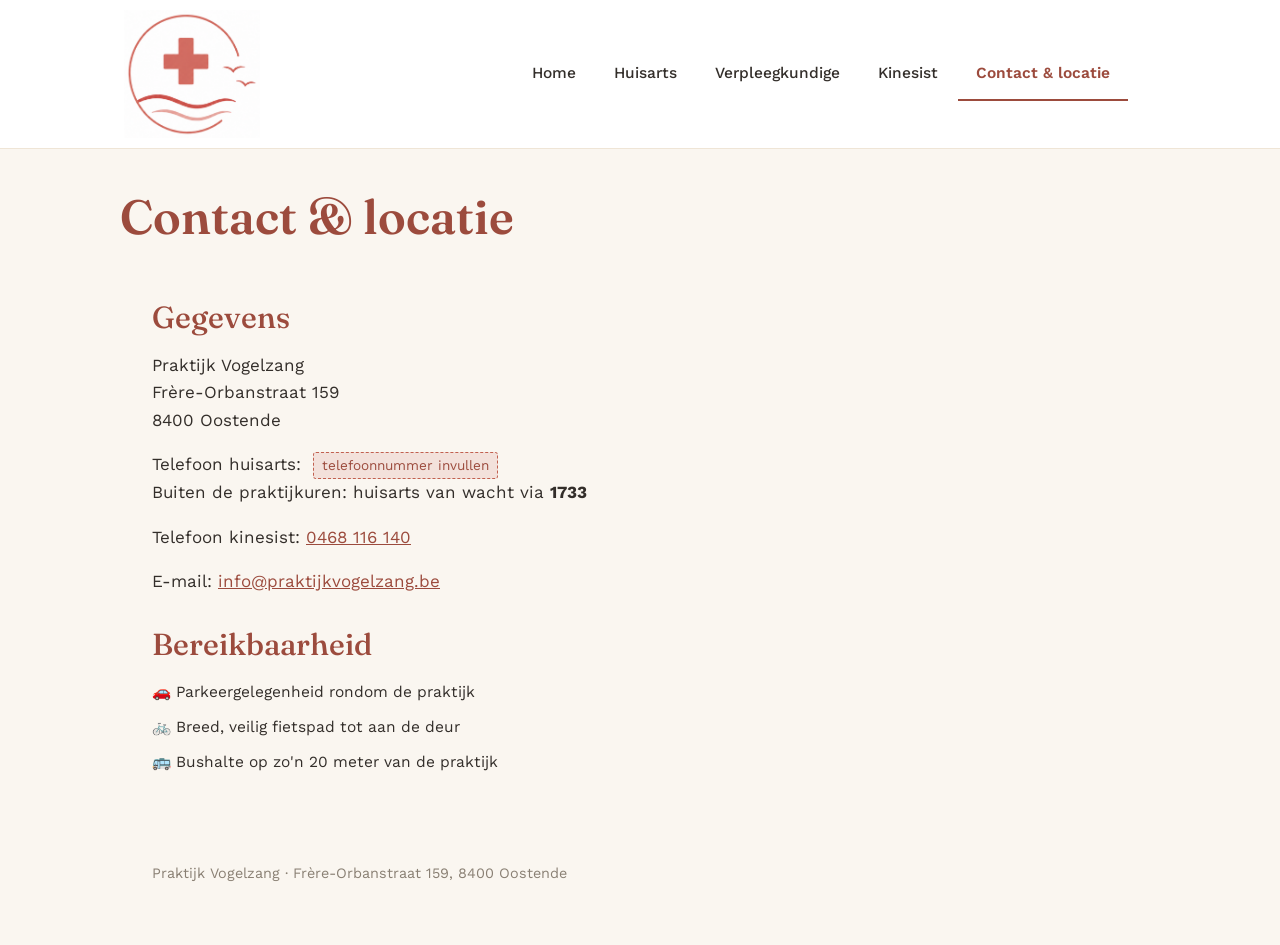
==== contact.html @ 94174f33 "Add files via upload" ====
<!DOCTYPE html>
<html lang="nl">
<head>
<meta charset="UTF-8">
<meta name="viewport" content="width=device-width, initial-scale=1.0">
<title>Contact &amp; locatie — praktijk Vogelzang</title>
<link rel="stylesheet" href="style.css">
</head>
<body>
<a href="#main" class="skip-link">Ga naar inhoud</a>

<header class="site-header">
  <div class="wrap brand-row">
    <a href="index.html" class="brand">
      <img src="assets/logo-icon.png" alt="praktijk Vogelzang">
    </a>
    <nav class="tabs" aria-label="Hoofdnavigatie">
      <a href="index.html">Home</a>
      <a href="huisartsen.html">Huisarts</a>
      <a href="verpleegkundige.html">Verpleegkundige</a>
      <a href="kinesist.html">Kinesist</a>
      <a href="contact.html" aria-current="page">Contact &amp; locatie</a>
    </nav>
  </div>
</header>

<main id="main">
  <div class="wrap hero" style="padding-bottom: 24px;">
    <h1>Contact &amp; locatie</h1>
  </div>

  <section class="block" style="padding-top:0; border-top:none;">
    <div class="wrap info-grid">
      <div>
        <h2>Gegevens</h2>
        <p>
          Praktijk Vogelzang<br>
          Frère-Orbanstraat 159<br>
          8400 Oostende
        </p>
        <p>
          Telefoon huisarts: <span class="todo">telefoonnummer invullen</span><br>
          Buiten de praktijkuren: huisarts van wacht via <strong>1733</strong>
        </p>
        <p>
          Telefoon kinesist: <a href="tel:0468116140">0468 116 140</a>
        </p>
        <p>
          E-mail: <a href="mailto:info@praktijkvogelzang.be">info@praktijkvogelzang.be</a>
        </p>

        <h2 style="margin-top:32px;">Bereikbaarheid</h2>
        <ul class="access-list">
          <li>🚗 Parkeergelegenheid rondom de praktijk</li>
          <li>🚲 Breed, veilig fietspad tot aan de deur</li>
          <li>🚌 Bushalte op zo'n 20 meter van de praktijk</li>
        </ul>
      </div>
      <div>
        <iframe
          class="map-frame"
          title="Kaart praktijk Vogelzang"
          src="https://www.google.com/maps?q=Fr%C3%A8re-Orbanstraat+159,+8400+Oostende&output=embed"
          loading="lazy"
          referrerpolicy="no-referrer-when-downgrade">
        </iframe>
      </div>
    </div>
  </section>
</main>

<footer>
  <div class="wrap">
    Praktijk Vogelzang · Frère-Orbanstraat 159, 8400 Oostende
  </div>
</footer>

</body>
</html>
---- style.css ----
@import url('https://fonts.googleapis.com/css2?family=Fraunces:opsz,wght@9..144,400;9..144,500;9..144,600&family=Work+Sans:wght@400;500;600&display=swap');

:root {
  --ink: #332E2A;
  --white: #FFFFFF;
  --sand: #FAF6F0;
  --sand-deep: #EFE5D6;
  --blush: #F3E1DB;
  --red: #C1604F;
  --red-deep: #9C4B3D;
  --max-width: 780px;
}

* { box-sizing: border-box; }

html { scroll-behavior: smooth; }

body {
  margin: 0;
  background: var(--sand);
  color: var(--ink);
  font-family: 'Work Sans', sans-serif;
  font-size: 17px;
  line-height: 1.6;
}

h1, h2, h3 {
  font-family: 'Fraunces', serif;
  font-weight: 500;
  line-height: 1.15;
  margin: 0 0 0.5em 0;
  color: var(--red-deep);
}

h1 { font-size: clamp(2.1rem, 4vw, 3rem); font-weight: 600; }
h2 { font-size: clamp(1.5rem, 3vw, 1.9rem); }
h3 { font-size: 1.15rem; font-weight: 600; font-family: 'Work Sans', sans-serif; color: var(--ink); }

p { max-width: none; }

a { color: var(--red-deep); }

.wrap {
  max-width: 1040px;
  margin: 0 auto;
  padding: 0 32px;
}

.skip-link {
  position: absolute;
  left: -999px;
  top: 0;
  background: var(--red-deep);
  color: var(--white);
  padding: 12px 20px;
  z-index: 100;
}
.skip-link:focus { left: 16px; top: 16px; }

header.site-header {
  padding: 10px 0 0 0;
  background: var(--white);
  border-bottom: 1px solid var(--sand-deep);
}

.brand-row {
  display: flex;
  align-items: center;
  justify-content: space-between;
  gap: 24px;
  padding-bottom: 10px;
  padding-left: 8px;
  flex-wrap: wrap;
}

.brand {
  display: flex;
  align-items: center;
  gap: 12px;
  text-decoration: none;
}

.brand img { display: block; height: 128px; width: auto; margin-left: -4px; }

nav.tabs {
  display: flex;
  gap: 2px;
  overflow-x: auto;
}

nav.tabs a {
  text-decoration: none;
  color: var(--ink);
  font-size: 0.97rem;
  font-weight: 500;
  padding: 14px 18px;
  border-bottom: 2px solid transparent;
  white-space: nowrap;
  transition: border-color 0.15s ease, color 0.15s ease;
}

nav.tabs a:hover,
nav.tabs a:focus-visible {
  color: var(--red-deep);
  border-bottom-color: var(--red);
}

nav.tabs a[aria-current="page"] {
  color: var(--red-deep);
  border-bottom-color: var(--red-deep);
  font-weight: 600;
}

.hero {
  padding: 40px 0 8px 0;
}

.hero p.lede {
  font-size: 1.15rem;
  color: var(--red-deep);
  max-width: 58ch;
}

.hero-simple {
  padding: 48px 0 8px 0;
  max-width: 760px;
}
.hero-simple .eyebrow {
  margin: 0 0 4px 0;
  font-size: 0.95rem;
  color: var(--ink);
}
.hero-simple h1 {
  font-size: clamp(1.9rem, 4vw, 2.7rem);
  margin-bottom: 14px;
  white-space: nowrap;
}
.hero-simple p:not(.eyebrow) {
  color: var(--ink);
  font-size: 1.05rem;
  max-width: 58ch;
}
@media (max-width: 560px) {
  .hero-simple h1 { white-space: normal; }
}
.hero-actions {
  display: flex;
  gap: 14px;
  flex-wrap: wrap;
  margin-top: 8px;
}
.hero-actions .btn {
  margin-top: 10px;
  min-width: 200px;
  text-align: center;
}

.section-photo-row {
  display: grid;
  grid-template-columns: 300px 1fr;
  gap: 40px;
  align-items: center;
}
.section-photo {
  width: 100%;
  aspect-ratio: 4 / 3;
}
@media (max-width: 760px) {
  .section-photo-row { grid-template-columns: 1fr; }
  .section-photo { max-width: 320px; }
}

.photo-row {
  display: grid;
  grid-template-columns: repeat(3, 1fr);
  gap: 20px;
  margin: 32px 0 40px 0;
}
@media (max-width: 640px) {
  .photo-row { grid-template-columns: 1fr; }
}

.photo-placeholder {
  margin: 0;
  aspect-ratio: 4 / 3;
  background: var(--sand-deep);
  border-radius: 6px;
  overflow: hidden;
  position: relative;
}
.photo-placeholder img {
  width: 100%;
  height: 100%;
  object-fit: cover;
  display: block;
}
.photo-placeholder.empty {
  display: flex;
  align-items: center;
  justify-content: center;
  color: #9A8F7E;
  font-size: 0.85rem;
  text-align: center;
  padding: 16px;
}
.photo-placeholder figcaption {
  position: absolute;
  left: 10px;
  bottom: 10px;
  background: rgba(255,255,255,0.9);
  color: var(--red-deep);
  font-size: 0.8rem;
  font-weight: 500;
  padding: 4px 10px;
  border-radius: 3px;
}
.photo-placeholder.empty figcaption {
  position: static;
  background: none;
  padding: 0;
  margin-top: 8px;
}

.btn-outline {
  background: transparent;
  color: var(--red-deep);
  border: 1.5px solid var(--red-deep);
}
.btn-outline:hover, .btn-outline:focus-visible { background: var(--blush); }

.care-row {
  display: grid;
  grid-template-columns: 2.2fr 1fr;
  gap: 32px;
  margin-top: 24px;
  align-items: start;
}
@media (max-width: 860px) {
  .care-row { grid-template-columns: 1fr; }
}

.care-cards {
  display: grid;
  grid-template-columns: repeat(3, 1fr);
  gap: 20px;
}
@media (max-width: 640px) {
  .care-cards { grid-template-columns: 1fr; }
}

.care-card {
  display: block;
  text-decoration: none;
  color: var(--ink);
  background: var(--white);
  border: 1px solid var(--sand-deep);
  border-radius: 6px;
  padding: 22px;
  transition: border-color 0.15s ease;
}
.care-card:hover, .care-card:focus-visible { border-color: var(--red); }

.care-icon {
  display: inline-flex;
  align-items: center;
  justify-content: center;
  width: 38px;
  height: 38px;
  border-radius: 50%;
  background: var(--blush);
  margin-bottom: 14px;
}

.care-card h3 { color: var(--red-deep); margin-bottom: 6px; }
.care-card p { font-size: 0.92rem; margin: 0 0 12px 0; }

.more-link {
  color: var(--red-deep);
  font-weight: 500;
  font-size: 0.92rem;
  text-decoration: none;
}

.info-panel {
  background: var(--blush);
  border-radius: 6px;
  padding: 24px;
}
.info-panel h3 { color: var(--red-deep); margin-bottom: 14px; }
.info-list {
  list-style: none;
  padding: 0;
  margin: 0 0 16px 0;
  display: grid;
  gap: 10px;
  font-size: 0.92rem;
}

section.block {
  padding: 48px 0;
  border-top: 1px solid var(--sand-deep);
}

section.block.tinted {
  background: var(--blush);
  border-top: none;
  border-bottom: 1px solid var(--sand-deep);
}

.two-col {
  display: grid;
  grid-template-columns: 1.1fr 0.9fr;
  gap: 48px;
  align-items: start;
}

@media (max-width: 720px) {
  .two-col { grid-template-columns: 1fr; }
}

.doctor-row {
  display: grid;
  grid-template-columns: 220px 1fr;
  gap: 48px;
  align-items: start;
}

@media (max-width: 640px) {
  .doctor-row { grid-template-columns: 1fr; }
}

.contact-icon-list {
  list-style: none;
  padding: 0;
  margin: 16px 0 0 0;
  display: grid;
  gap: 10px;
  font-size: 0.92rem;
}
.contact-icon-list li {
  list-style: none;
}
.contact-icon-list a {
  display: flex;
  align-items: center;
  gap: 8px;
  color: var(--ink);
  text-decoration: none;
}
.contact-icon-list a:hover { color: var(--red-deep); }

.doctors-row {
  display: grid;
  grid-template-columns: 1fr 1fr;
  gap: 28px;
  max-width: 560px;
}
@media (max-width: 560px) {
  .doctors-row { grid-template-columns: 1fr; }
}

.doctor-card { text-align: center; }

.portrait {
  width: 100%;
  max-width: 220px;
  aspect-ratio: 4 / 5;
  background: var(--sand-deep);
  border-radius: 4px;
  display: flex;
  align-items: center;
  justify-content: center;
  color: #9A8F7E;
  font-size: 0.85rem;
  text-align: center;
  padding: 20px;
  overflow: hidden;
}
.portrait img { width: 100%; height: 100%; object-fit: cover; }

.doctor-name {
  margin-top: 12px;
  font-family: 'Fraunces', serif;
  font-weight: 600;
  font-size: 1.05rem;
  color: var(--red-deep);
}

.appt-row { margin-top: 24px; }

.btn {
  display: inline-block;
  background: var(--red-deep);
  color: var(--white);
  text-decoration: none;
  font-weight: 500;
  padding: 13px 26px;
  border-radius: 3px;
  margin-top: 18px;
  transition: background 0.15s ease;
}
.btn:hover, .btn:focus-visible { background: var(--red); }

.btn.disabled {
  background: var(--sand-deep);
  color: #9A8F7E;
  pointer-events: none;
}

ul.task-list {
  list-style: none;
  padding: 0;
  margin: 20px 0 0 0;
  display: grid;
  gap: 12px;
}
ul.task-list li {
  padding-left: 26px;
  position: relative;
}
ul.task-list li::before {
  content: "";
  position: absolute;
  left: 0;
  top: 0.55em;
  width: 8px;
  height: 8px;
  background: var(--red);
  border-radius: 50%;
}

.info-grid {
  display: grid;
  grid-template-columns: 1fr 1fr;
  gap: 32px;
  margin-top: 8px;
}
@media (max-width: 720px) { .info-grid { grid-template-columns: 1fr; } }

.map-frame {
  width: 100%;
  border: 0;
  aspect-ratio: 4/3;
  border-radius: 4px;
}

.access-list {
  list-style: none;
  padding: 0;
  margin: 18px 0 0 0;
  display: grid;
  gap: 10px;
  font-size: 0.97rem;
}

.todo {
  display: inline-block;
  background: var(--blush);
  border: 1px dashed var(--red);
  color: var(--red-deep);
  font-size: 0.85rem;
  padding: 2px 8px;
  border-radius: 3px;
  margin-left: 6px;
}

footer {
  padding: 40px 0 60px 0;
  color: #8A8074;
  font-size: 0.9rem;
}

@media (prefers-reduced-motion: reduce) {
  html { scroll-behavior: auto; }
  * { transition: none !important; }
}

a:focus-visible, button:focus-visible {
  outline: 2px solid var(--red);
  outline-offset: 2px;
}
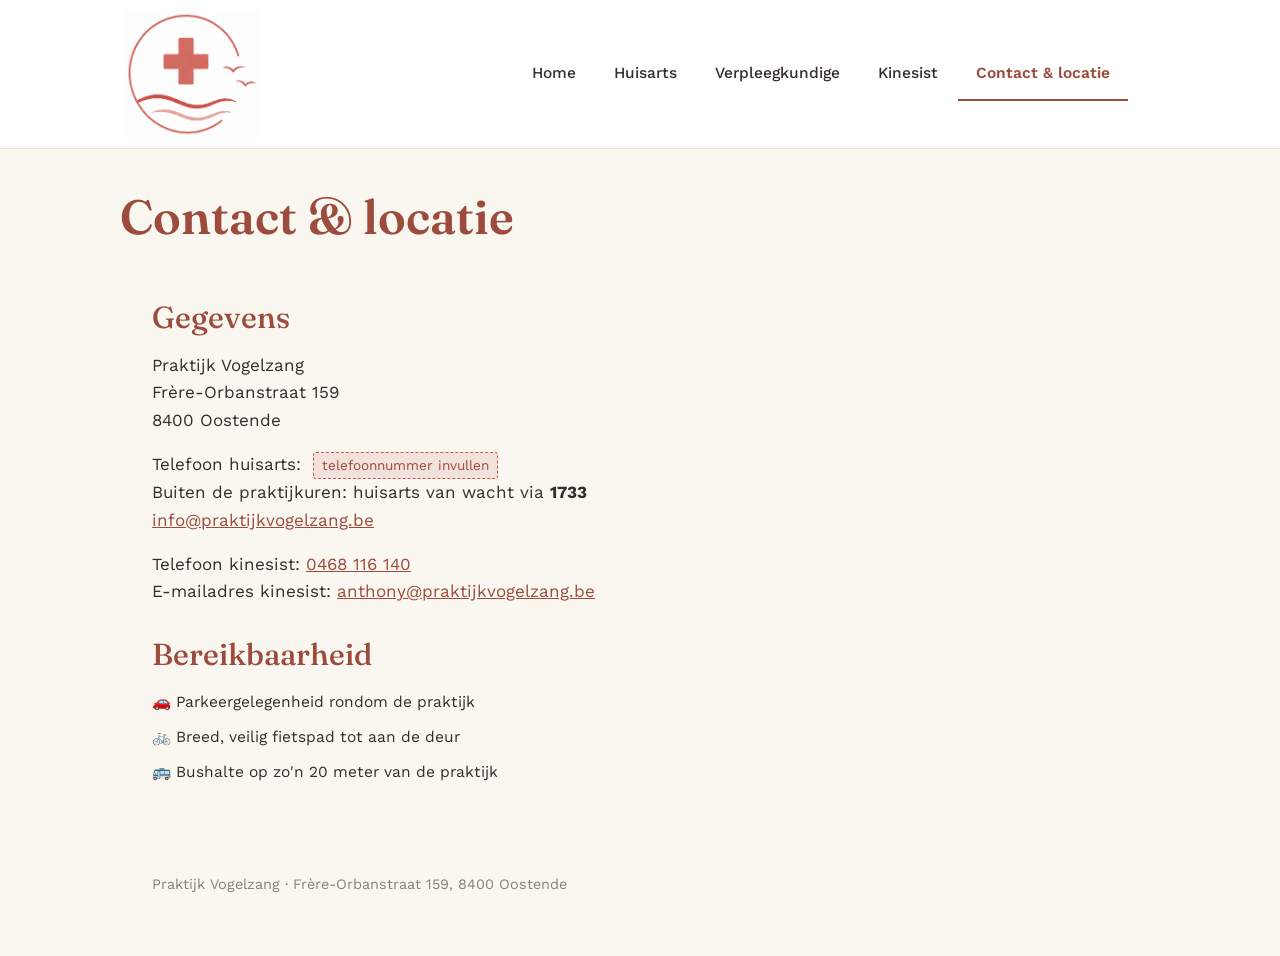
==== commit 6a417513: "Add files via upload" ====
--- a/contact.html
+++ b/contact.html
@@ -40,13 +40,12 @@
         </p>
         <p>
           Telefoon huisarts: <span class="todo">telefoonnummer invullen</span><br>
-          Buiten de praktijkuren: huisarts van wacht via <strong>1733</strong>
+          Buiten de praktijkuren: huisarts van wacht via <strong>1733</strong><br>
+          <a href="mailto:info@praktijkvogelzang.be">info@praktijkvogelzang.be</a>
         </p>
         <p>
-          Telefoon kinesist: <a href="tel:0468116140">0468 116 140</a>
-        </p>
-        <p>
-          E-mail: <a href="mailto:info@praktijkvogelzang.be">info@praktijkvogelzang.be</a>
+          Telefoon kinesist: <a href="tel:0468116140">0468 116 140</a><br>
+          E-mailadres kinesist: <a href="mailto:anthony@praktijkvogelzang.be">anthony@praktijkvogelzang.be</a>
         </p>
 
         <h2 style="margin-top:32px;">Bereikbaarheid</h2>
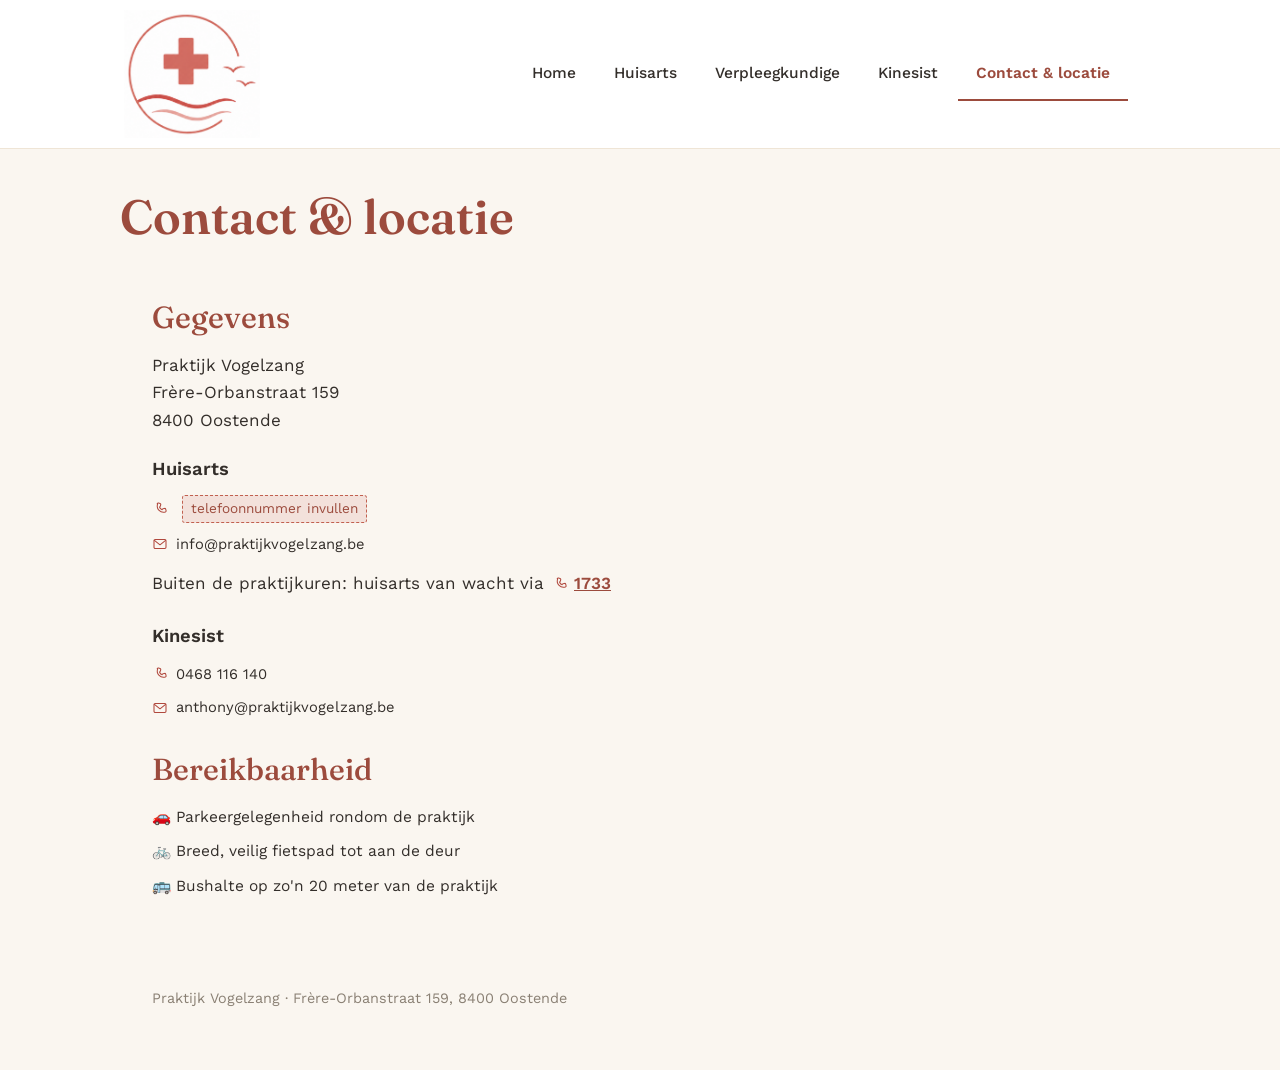
==== commit 32bda0f6: "Add files via upload" ====
--- a/contact.html
+++ b/contact.html
@@ -38,15 +38,44 @@
           Frère-Orbanstraat 159<br>
           8400 Oostende
         </p>
-        <p>
-          Telefoon huisarts: <span class="todo">telefoonnummer invullen</span><br>
-          Buiten de praktijkuren: huisarts van wacht via <strong>1733</strong><br>
-          <a href="mailto:info@praktijkvogelzang.be">info@praktijkvogelzang.be</a>
+        <h3 style="margin-top:24px;">Huisarts</h3>
+        <ul class="contact-icon-list">
+          <li>
+            <span>
+              <svg width="16" height="16" viewBox="0 0 20 20" fill="none" aria-hidden="true"><path d="M6.5 3.5c.3-.7 1-1.1 1.7-.9l1.8.5c.7.2 1.1.9.9 1.6l-.5 1.8c-.1.5-.5.9-1 1 .5 1.6 1.7 2.8 3.3 3.3.1-.5.5-.9 1-1l1.8-.5c.7-.2 1.4.2 1.6.9l.5 1.8c.2.7-.2 1.4-.9 1.7-6 2-11.7-3.7-9.7-9.7z" stroke="#B0483D" stroke-width="1.3" stroke-linejoin="round"/></svg>
+              <span class="todo">telefoonnummer invullen</span>
+            </span>
+          </li>
+          <li>
+            <a href="mailto:info@praktijkvogelzang.be">
+              <svg width="16" height="16" viewBox="0 0 20 20" fill="none" aria-hidden="true"><rect x="2.5" y="4.5" width="15" height="11" rx="1.5" stroke="#B0483D" stroke-width="1.3"/><path d="M3 5.5l7 5.5 7-5.5" stroke="#B0483D" stroke-width="1.3" stroke-linecap="round" stroke-linejoin="round"/></svg>
+              info@praktijkvogelzang.be
+            </a>
+          </li>
+        </ul>
+        <p style="margin-top:14px; display:flex; align-items:center; gap:8px;">
+          Buiten de praktijkuren: huisarts van wacht via
+          <a href="tel:1733" style="display:inline-flex; align-items:center; gap:6px; color:var(--red-deep); font-weight:600;">
+            <svg width="16" height="16" viewBox="0 0 20 20" fill="none" aria-hidden="true"><path d="M6.5 3.5c.3-.7 1-1.1 1.7-.9l1.8.5c.7.2 1.1.9.9 1.6l-.5 1.8c-.1.5-.5.9-1 1 .5 1.6 1.7 2.8 3.3 3.3.1-.5.5-.9 1-1l1.8-.5c.7-.2 1.4.2 1.6.9l.5 1.8c.2.7-.2 1.4-.9 1.7-6 2-11.7-3.7-9.7-9.7z" stroke="#B0483D" stroke-width="1.3" stroke-linejoin="round"/></svg>
+            1733
+          </a>
         </p>
-        <p>
-          Telefoon kinesist: <a href="tel:0468116140">0468 116 140</a><br>
-          E-mailadres kinesist: <a href="mailto:anthony@praktijkvogelzang.be">anthony@praktijkvogelzang.be</a>
-        </p>
+
+        <h3 style="margin-top:28px;">Kinesist</h3>
+        <ul class="contact-icon-list">
+          <li>
+            <a href="tel:0468116140">
+              <svg width="16" height="16" viewBox="0 0 20 20" fill="none" aria-hidden="true"><path d="M6.5 3.5c.3-.7 1-1.1 1.7-.9l1.8.5c.7.2 1.1.9.9 1.6l-.5 1.8c-.1.5-.5.9-1 1 .5 1.6 1.7 2.8 3.3 3.3.1-.5.5-.9 1-1l1.8-.5c.7-.2 1.4.2 1.6.9l.5 1.8c.2.7-.2 1.4-.9 1.7-6 2-11.7-3.7-9.7-9.7z" stroke="#B0483D" stroke-width="1.3" stroke-linejoin="round"/></svg>
+              0468 116 140
+            </a>
+          </li>
+          <li>
+            <a href="mailto:anthony@praktijkvogelzang.be">
+              <svg width="16" height="16" viewBox="0 0 20 20" fill="none" aria-hidden="true"><rect x="2.5" y="4.5" width="15" height="11" rx="1.5" stroke="#B0483D" stroke-width="1.3"/><path d="M3 5.5l7 5.5 7-5.5" stroke="#B0483D" stroke-width="1.3" stroke-linecap="round" stroke-linejoin="round"/></svg>
+              anthony@praktijkvogelzang.be
+            </a>
+          </li>
+        </ul>
 
         <h2 style="margin-top:32px;">Bereikbaarheid</h2>
         <ul class="access-list">
--- a/style.css
+++ b/style.css
@@ -340,7 +340,8 @@
 .contact-icon-list li {
   list-style: none;
 }
-.contact-icon-list a {
+.contact-icon-list a,
+.contact-icon-list li > span {
   display: flex;
   align-items: center;
   gap: 8px;
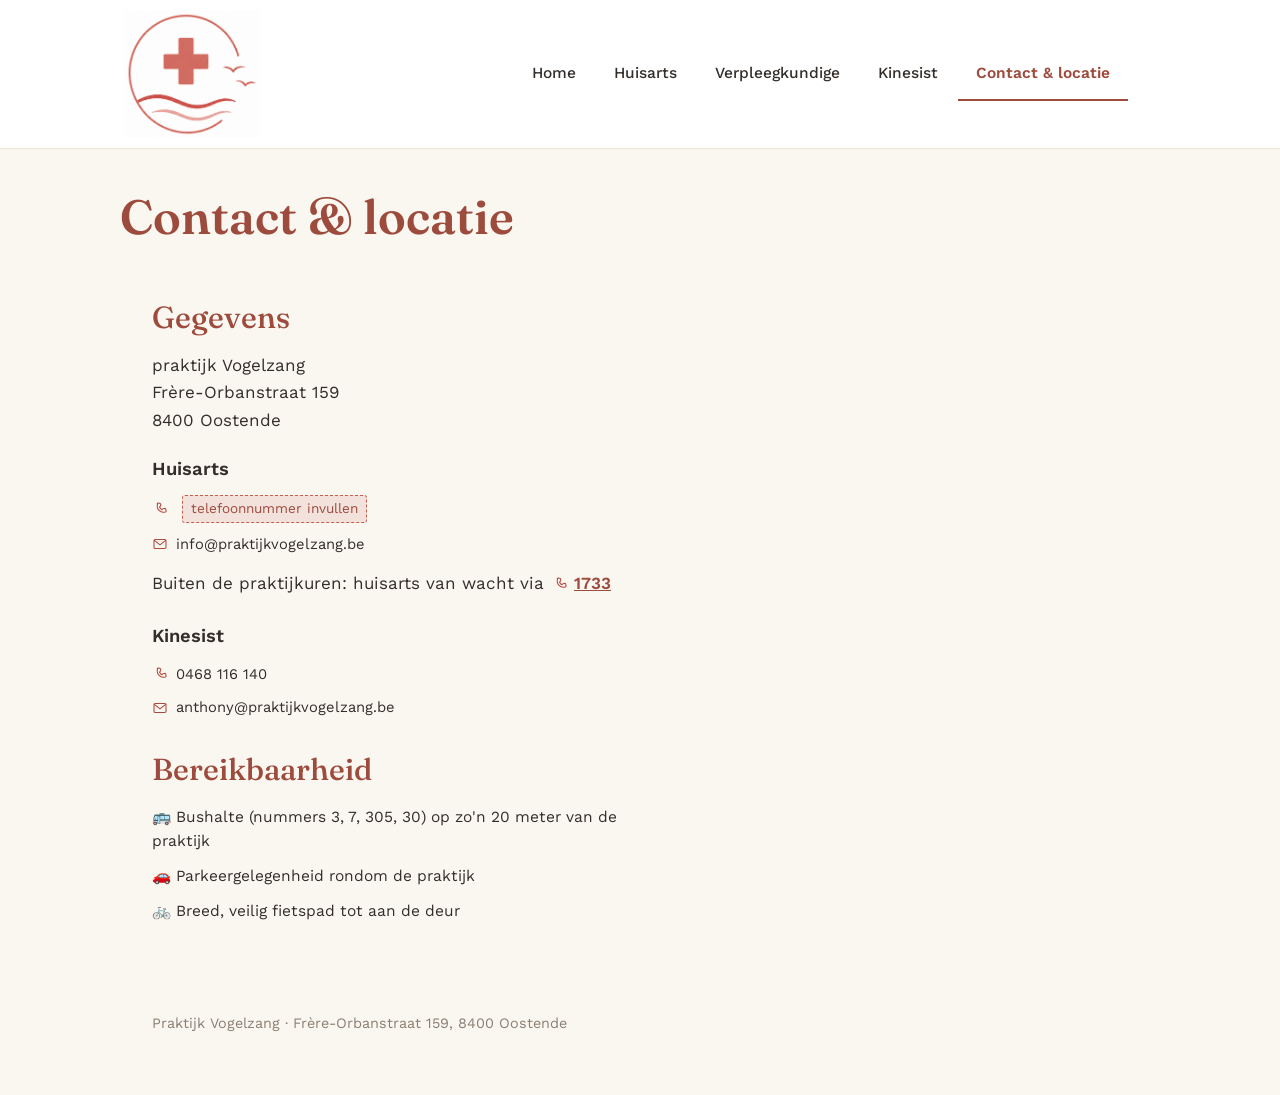
==== commit 7f46f67c: "Add files via upload" ====
--- a/contact.html
+++ b/contact.html
@@ -3,7 +3,8 @@
 <head>
 <meta charset="UTF-8">
 <meta name="viewport" content="width=device-width, initial-scale=1.0">
-<title>Contact &amp; locatie — praktijk Vogelzang</title>
+<title>Contact &amp; locatie Oostende — praktijk Vogelzang</title>
+<meta name="description" content="Contactgegevens en locatie van praktijk Vogelzang, Frère-Orbanstraat 159, 8400 Oostende.">
 <link rel="stylesheet" href="style.css">
 </head>
 <body>
@@ -34,7 +35,7 @@
       <div>
         <h2>Gegevens</h2>
         <p>
-          Praktijk Vogelzang<br>
+          praktijk Vogelzang<br>
           Frère-Orbanstraat 159<br>
           8400 Oostende
         </p>
@@ -79,9 +80,9 @@
 
         <h2 style="margin-top:32px;">Bereikbaarheid</h2>
         <ul class="access-list">
+          <li>🚌 Bushalte (nummers 3, 7, 305, 30) op zo'n 20 meter van de praktijk</li>
           <li>🚗 Parkeergelegenheid rondom de praktijk</li>
           <li>🚲 Breed, veilig fietspad tot aan de deur</li>
-          <li>🚌 Bushalte op zo'n 20 meter van de praktijk</li>
         </ul>
       </div>
       <div>
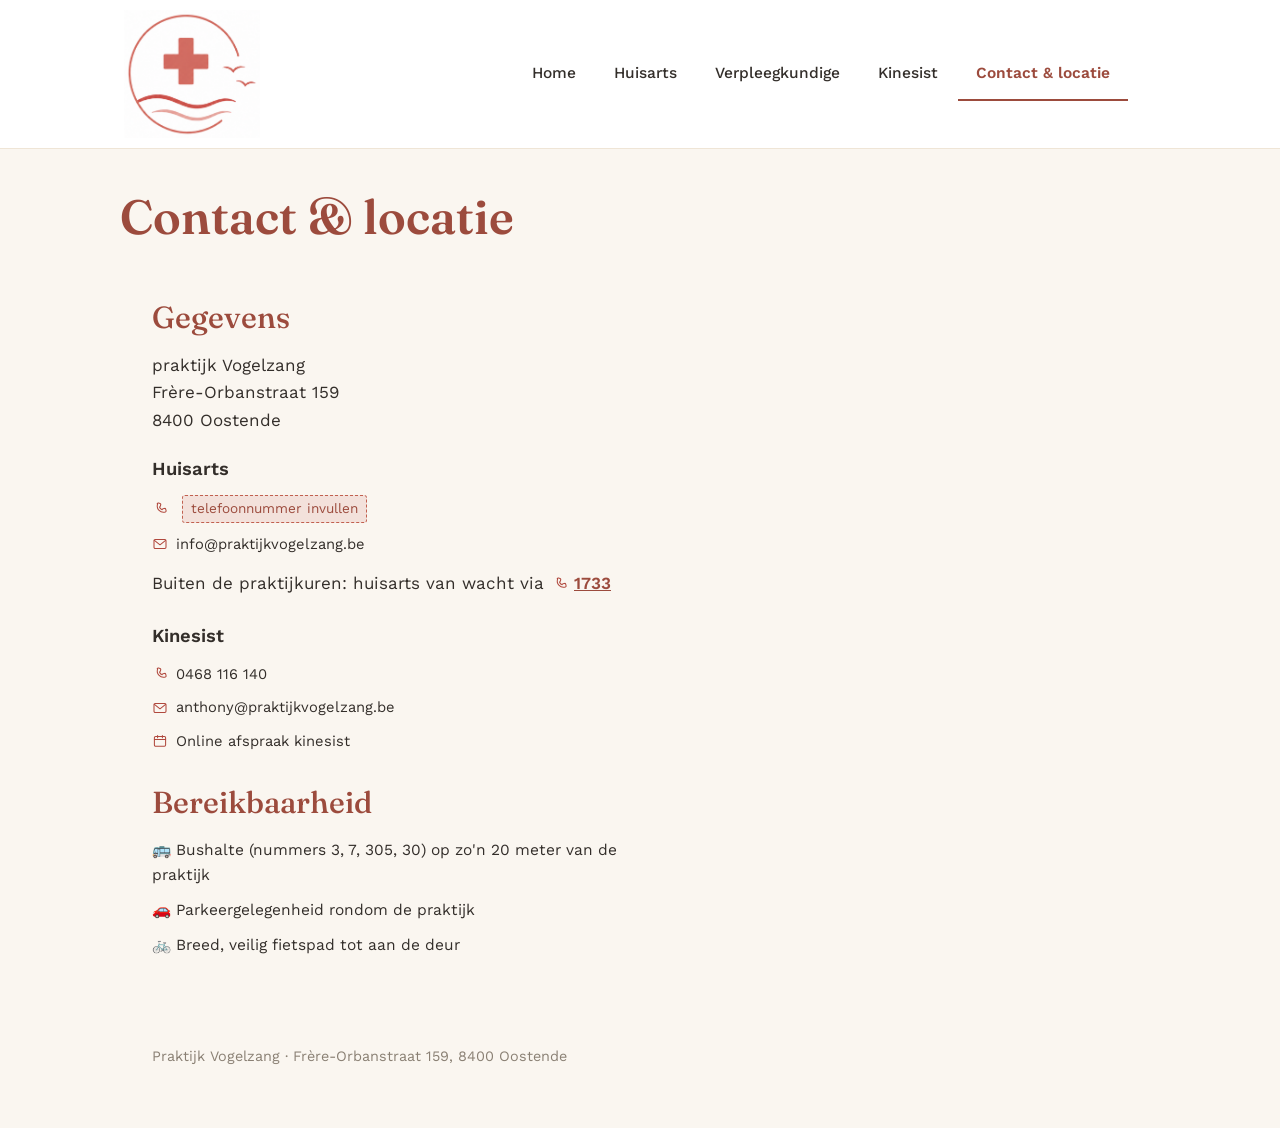
==== commit 731e0fd9: "Add files via upload" ====
--- a/contact.html
+++ b/contact.html
@@ -76,6 +76,12 @@
               anthony@praktijkvogelzang.be
             </a>
           </li>
+          <li>
+            <a href="https://book.crossuite.app/bc1db4c0-a220-497b-a4d1-034b6c6a4b7c" target="_blank" rel="noopener noreferrer">
+              <svg width="16" height="16" viewBox="0 0 20 20" fill="none" aria-hidden="true"><rect x="3" y="4.5" width="14" height="12" rx="1.5" stroke="#B0483D" stroke-width="1.3"/><path d="M3 8h14M7 3v3M13 3v3" stroke="#B0483D" stroke-width="1.3" stroke-linecap="round"/></svg>
+              Online afspraak kinesist
+            </a>
+          </li>
         </ul>
 
         <h2 style="margin-top:32px;">Bereikbaarheid</h2>
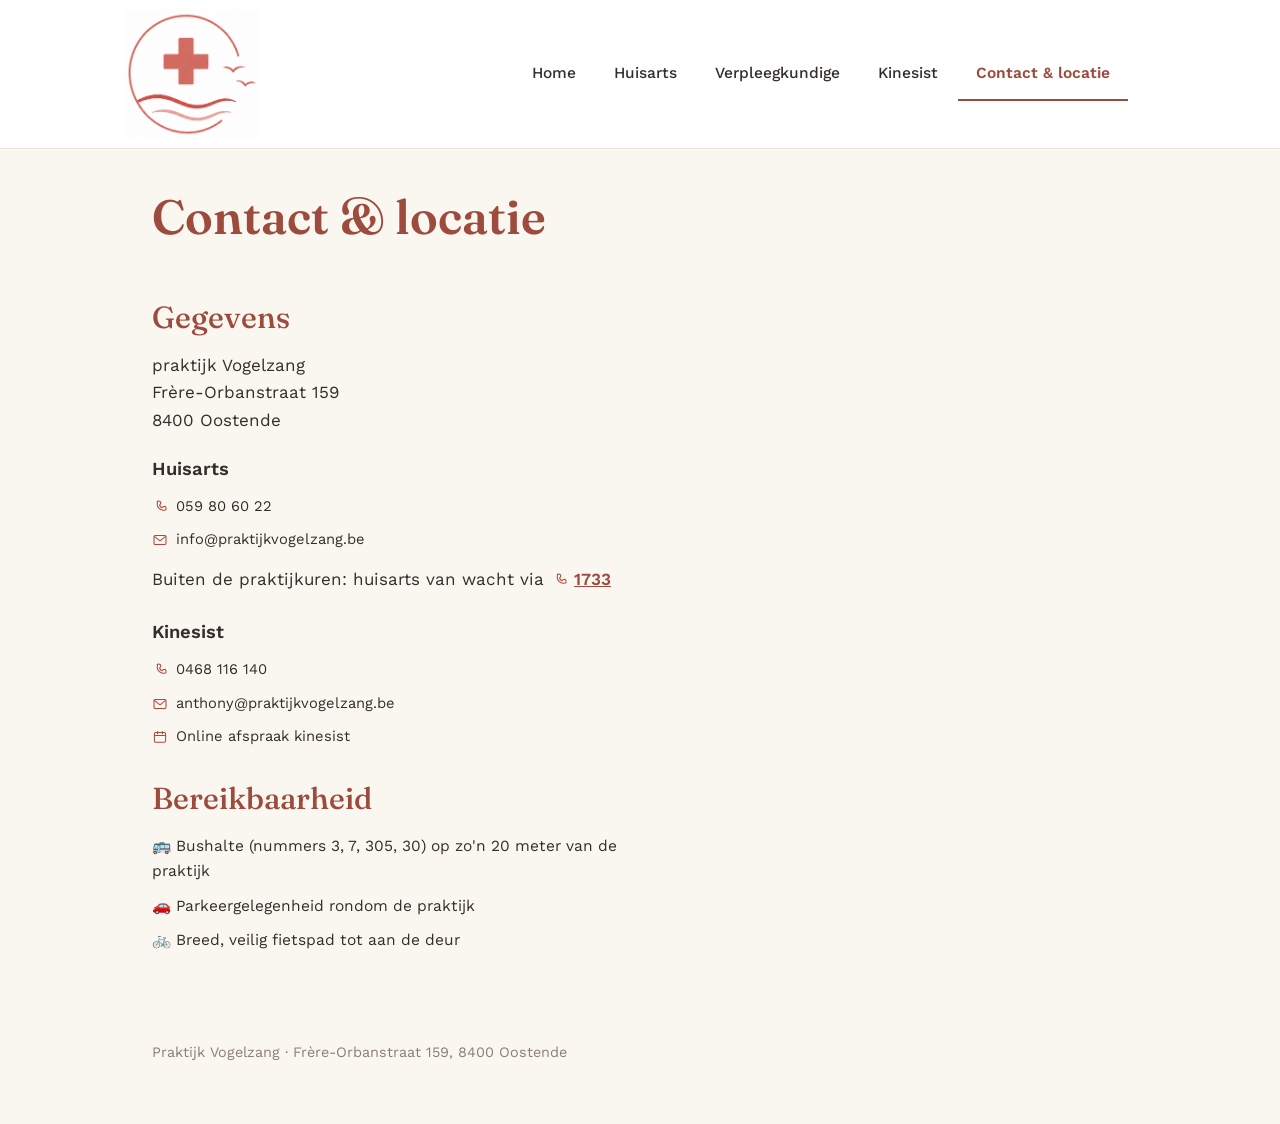
==== commit 851634c5: "Add files via upload" ====
--- a/contact.html
+++ b/contact.html
@@ -27,7 +27,7 @@
 
 <main id="main">
   <div class="wrap hero" style="padding-bottom: 24px;">
-    <h1>Contact &amp; locatie</h1>
+    <h1 style="margin-left:32px;">Contact &amp; locatie</h1>
   </div>
 
   <section class="block" style="padding-top:0; border-top:none;">
@@ -42,10 +42,10 @@
         <h3 style="margin-top:24px;">Huisarts</h3>
         <ul class="contact-icon-list">
           <li>
-            <span>
+            <a href="tel:+3259806022">
               <svg width="16" height="16" viewBox="0 0 20 20" fill="none" aria-hidden="true"><path d="M6.5 3.5c.3-.7 1-1.1 1.7-.9l1.8.5c.7.2 1.1.9.9 1.6l-.5 1.8c-.1.5-.5.9-1 1 .5 1.6 1.7 2.8 3.3 3.3.1-.5.5-.9 1-1l1.8-.5c.7-.2 1.4.2 1.6.9l.5 1.8c.2.7-.2 1.4-.9 1.7-6 2-11.7-3.7-9.7-9.7z" stroke="#B0483D" stroke-width="1.3" stroke-linejoin="round"/></svg>
-              <span class="todo">telefoonnummer invullen</span>
-            </span>
+              059 80 60 22
+            </a>
           </li>
           <li>
             <a href="mailto:info@praktijkvogelzang.be">
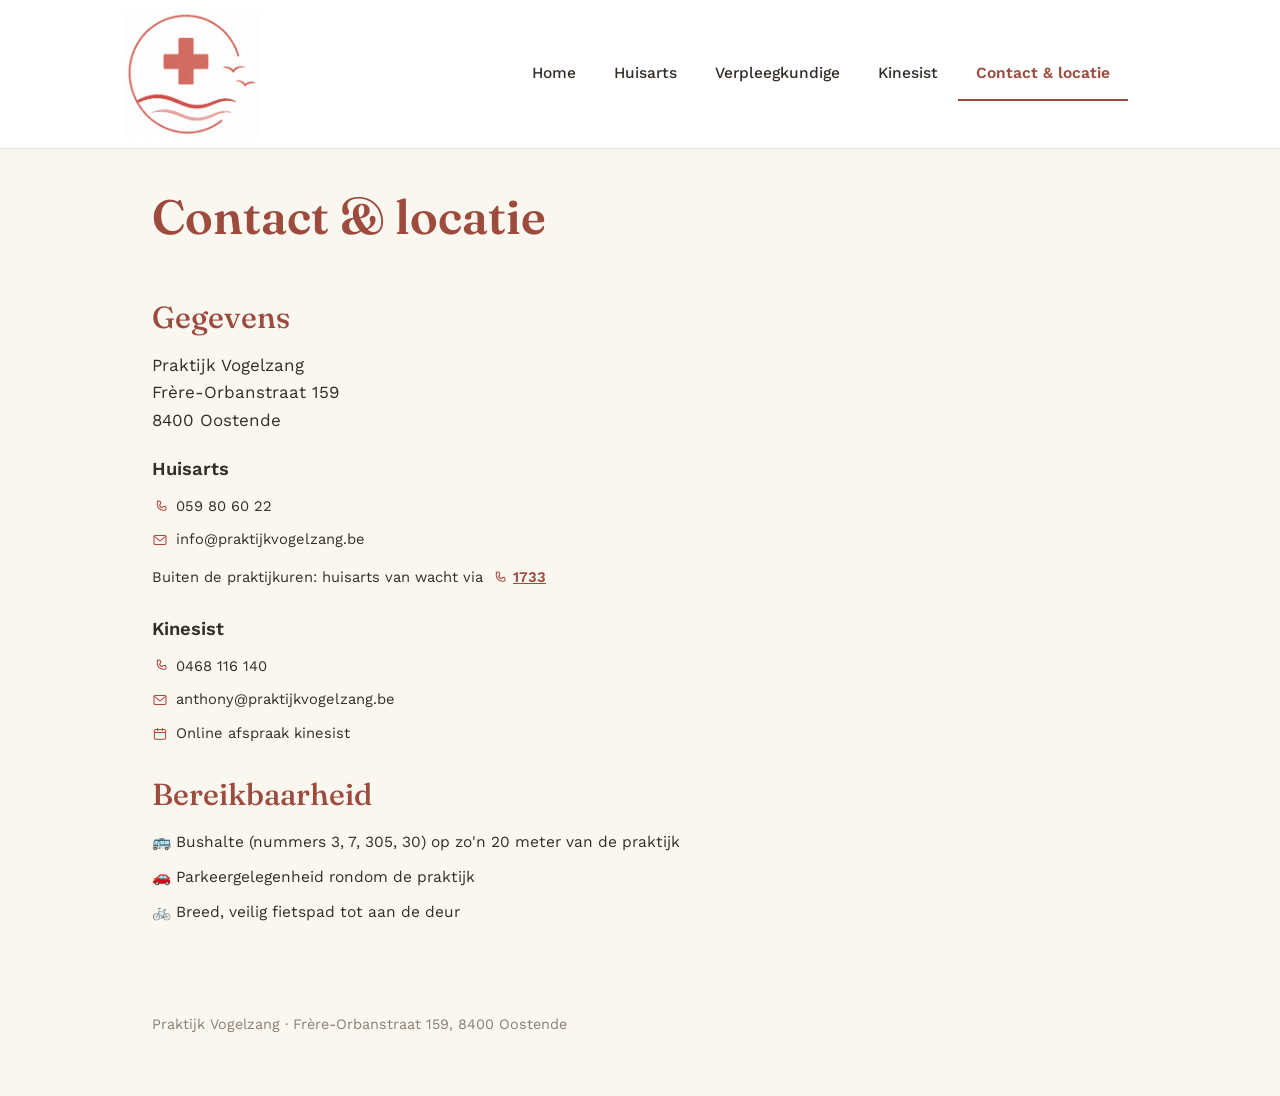
==== commit 1a6e9828: "Add files via upload" ====
--- a/contact.html
+++ b/contact.html
@@ -31,11 +31,11 @@
   </div>
 
   <section class="block" style="padding-top:0; border-top:none;">
-    <div class="wrap info-grid">
+    <div class="wrap info-grid contact-grid">
       <div>
         <h2>Gegevens</h2>
         <p>
-          praktijk Vogelzang<br>
+          Praktijk Vogelzang<br>
           Frère-Orbanstraat 159<br>
           8400 Oostende
         </p>
@@ -54,7 +54,7 @@
             </a>
           </li>
         </ul>
-        <p style="margin-top:14px; display:flex; align-items:center; gap:8px;">
+        <p style="margin-top:14px; display:flex; align-items:center; flex-wrap:wrap; gap:8px; font-size:0.92rem;">
           Buiten de praktijkuren: huisarts van wacht via
           <a href="tel:1733" style="display:inline-flex; align-items:center; gap:6px; color:var(--red-deep); font-weight:600;">
             <svg width="16" height="16" viewBox="0 0 20 20" fill="none" aria-hidden="true"><path d="M6.5 3.5c.3-.7 1-1.1 1.7-.9l1.8.5c.7.2 1.1.9.9 1.6l-.5 1.8c-.1.5-.5.9-1 1 .5 1.6 1.7 2.8 3.3 3.3.1-.5.5-.9 1-1l1.8-.5c.7-.2 1.4.2 1.6.9l.5 1.8c.2.7-.2 1.4-.9 1.7-6 2-11.7-3.7-9.7-9.7z" stroke="#B0483D" stroke-width="1.3" stroke-linejoin="round"/></svg>
--- a/style.css
+++ b/style.css
@@ -1,4 +1,8 @@
 @import url('https://fonts.googleapis.com/css2?family=Fraunces:opsz,wght@9..144,400;9..144,500;9..144,600&family=Work+Sans:wght@400;500;600&display=swap');
+
+/* Eigen 'j' met rechte staart (alleen de letter j) */
+@font-face { font-family: 'Fraunces J'; src: url('assets/fonts/fraunces-j-500.woff2') format('woff2'); font-weight: 500; unicode-range: U+006A; font-display: swap; }
+@font-face { font-family: 'Fraunces J'; src: url('assets/fonts/fraunces-j-600.woff2') format('woff2'); font-weight: 600; unicode-range: U+006A; font-display: swap; }
 
 :root {
   --ink: #332E2A;
@@ -25,7 +29,7 @@
 }
 
 h1, h2, h3 {
-  font-family: 'Fraunces', serif;
+  font-family: 'Fraunces J', 'Fraunces', serif;
   font-weight: 500;
   line-height: 1.15;
   margin: 0 0 0.5em 0;
@@ -381,7 +385,7 @@
 
 .doctor-name {
   margin-top: 12px;
-  font-family: 'Fraunces', serif;
+  font-family: 'Fraunces J', 'Fraunces', serif;
   font-weight: 600;
   font-size: 1.05rem;
   color: var(--red-deep);
@@ -480,3 +484,6 @@
   outline: 2px solid var(--red);
   outline-offset: 2px;
 }
+
+.info-grid.contact-grid { grid-template-columns: 1.3fr 0.7fr; }
+@media (max-width: 720px) { .info-grid.contact-grid { grid-template-columns: 1fr; } }
